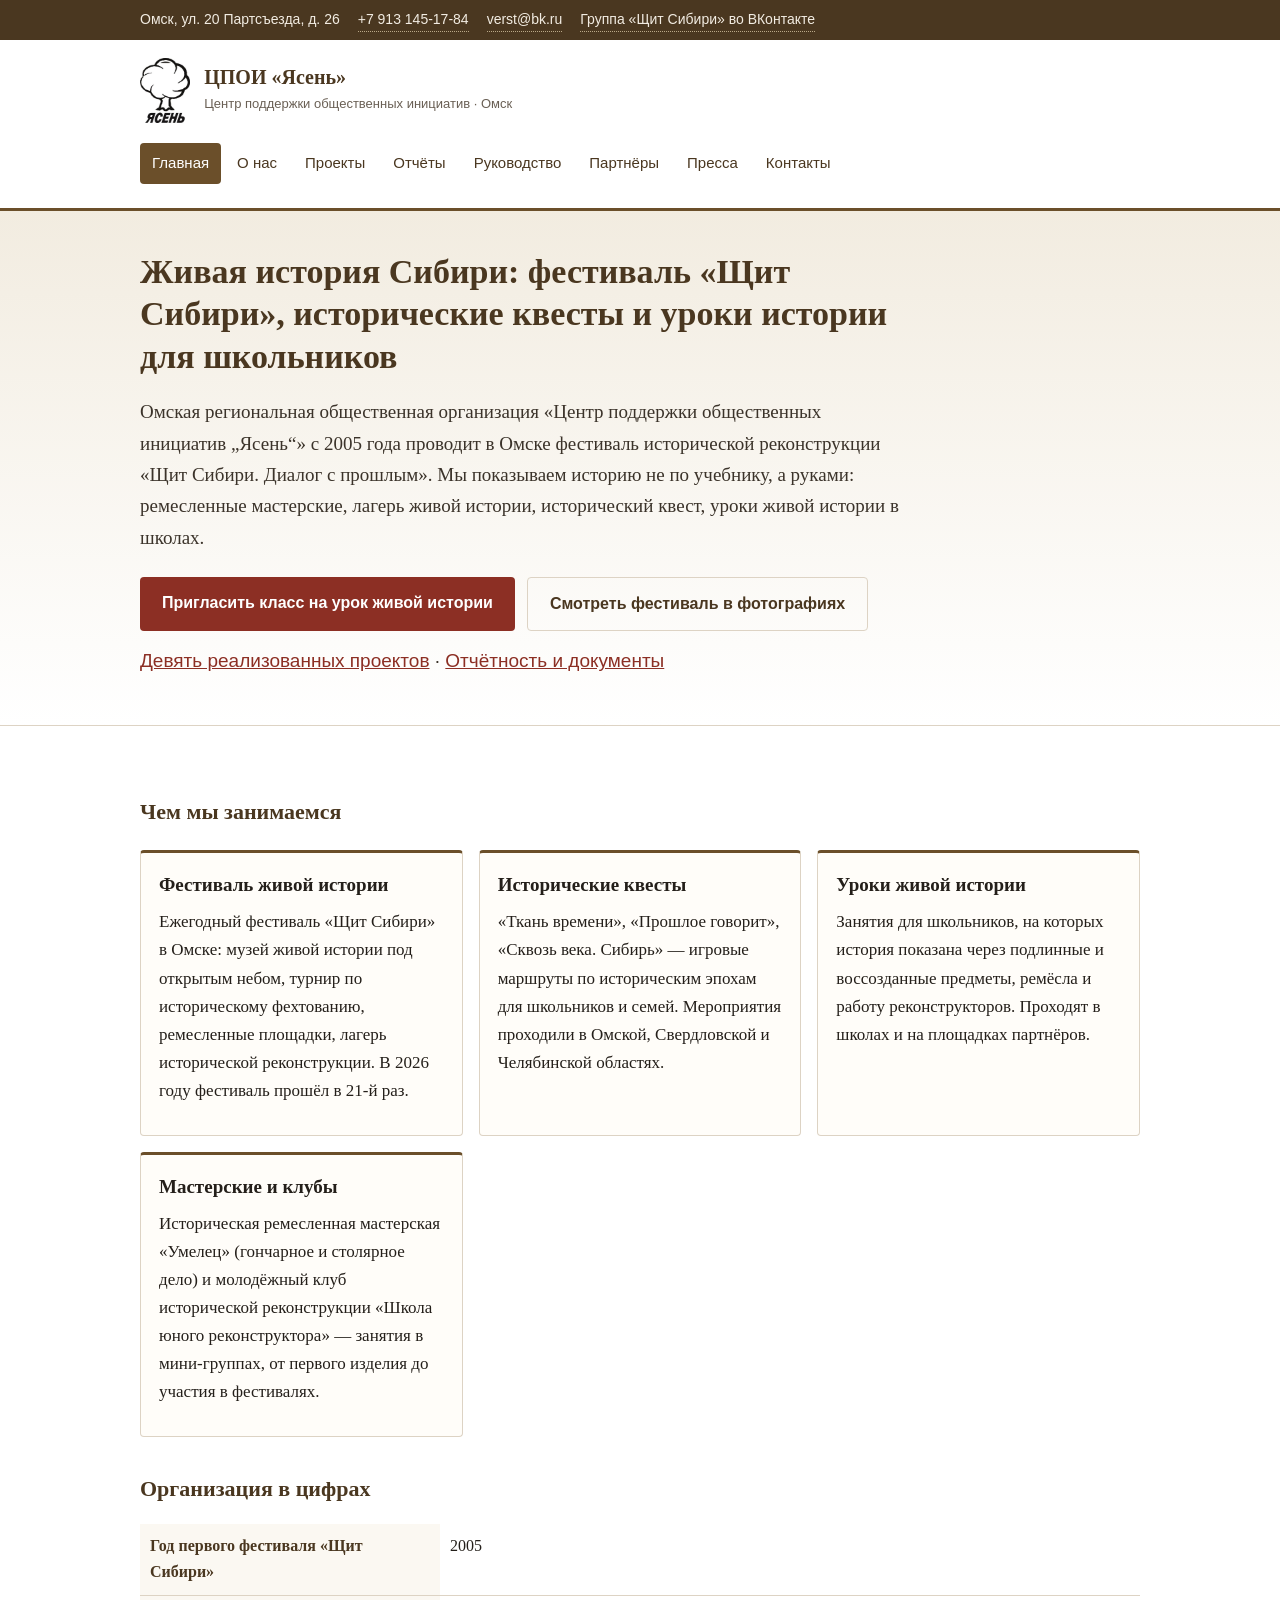
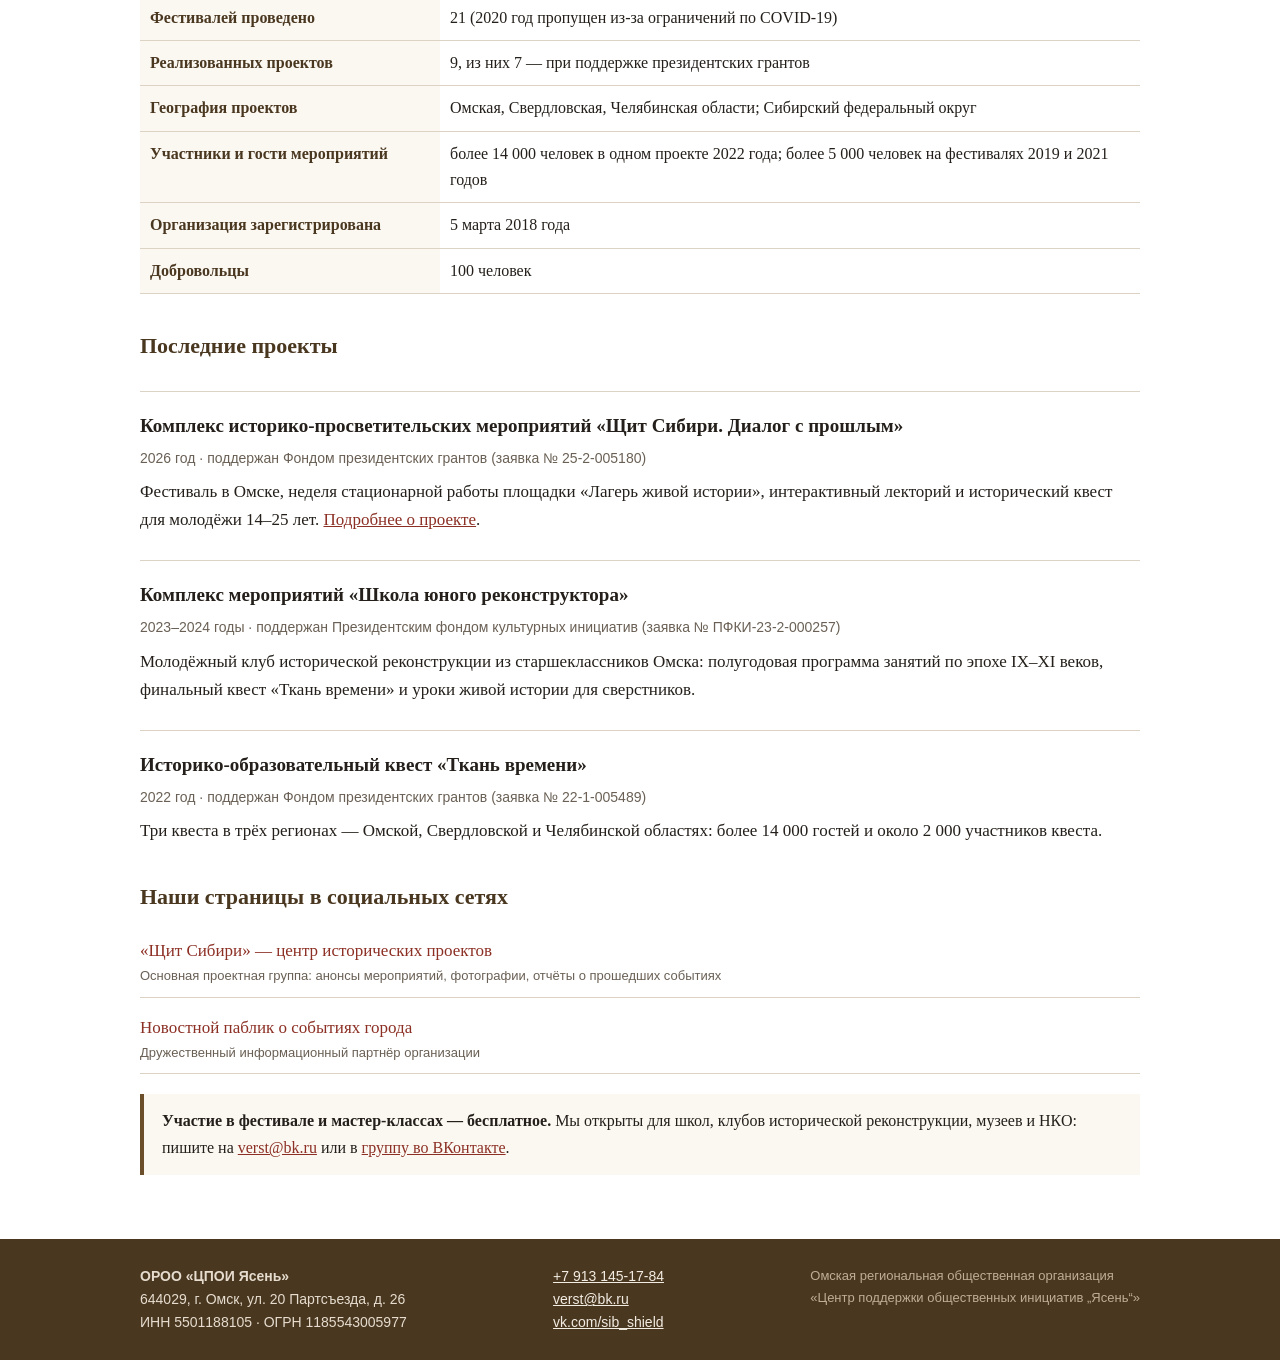
==== index.html @ 9ddde7d8 "Переработанная версия сайта: отчёты без обещаний, рабочая ссылка ФПГ, главное действие на первом экр" ====
<!DOCTYPE html>
<html lang="ru">
<head>
<meta charset="utf-8">
<meta name="viewport" content="width=device-width, initial-scale=1">
<title>ОРОО «ЦПОИ Ясень» — Центр поддержки общественных инициатив, Омск</title>
<meta name="description" content="Омская региональная общественная организация «Центр поддержки общественных инициатив Ясень»: фестиваль живой истории «Щит Сибири», исторические квесты, уроки живой истории и ремесленные мастерские в Омске с 2005 года.">
<link rel="canonical" href="https://jasen55.ru/">
<meta property="og:locale" content="ru_RU">
<meta property="og:site_name" content="ОРОО «ЦПОИ Ясень»">
<meta property="og:type" content="website">
<meta property="og:url" content="https://jasen55.ru/">
<meta property="og:title" content="ОРОО «ЦПОИ Ясень» — Центр поддержки общественных инициатив, Омск">
<meta property="og:description" content="Омская региональная общественная организация «Центр поддержки общественных инициатив Ясень»: фестиваль живой истории «Щит Сибири», исторические квесты, уроки живой истории и ремесленные мастерские в Омске с 2005 года.">
<meta property="og:image" content="https://jasen55.ru/img/fest-1.jpg">
<meta property="og:image:alt" content="Фестиваль «Щит Сибири» в Омске">
<link rel="stylesheet" href="style.css">
</head>
<body>
<a class="skip" href="#content">Перейти к содержанию</a>

<div class="top">
  <div class="wrap">
    <span>Омск, ул. 20 Партсъезда, д. 26</span>
    <a href="tel:+79131451784">+7 913 145-17-84</a>
    <a href="mailto:verst@bk.ru">verst@bk.ru</a>
    <a href="https://vk.com/sib_shield">Группа «Щит Сибири» во ВКонтакте</a>
  </div>
</div>

<header class="site">
  <div class="wrap">
    <div class="brand">
      <img class="mark" src="img/logo.jpg" alt="Логотип ОРОО «ЦПОИ Ясень»" width="50" height="65">
      <div>
        <b>ЦПОИ «Ясень»</b>
        <span>Центр поддержки общественных инициатив · Омск</span>
      </div>
    </div>
    <nav class="main">
      <ul>
        <li><a href="index.html" aria-current="page">Главная</a></li>
        <li><a href="o-nas.html">О нас</a></li>
        <li><a href="proekty.html">Проекты</a></li>
        <li><a href="otchety.html">Отчёты</a></li>
        <li><a href="upravlenie.html">Руководство</a></li>
        <li><a href="partnery.html">Партнёры</a></li>
        <li><a href="pressa.html">Пресса</a></li>
        <li><a href="kontakty.html">Контакты</a></li>
      </ul>
    </nav>
  </div>
</header>

<section class="hero">
  <div class="wrap">
    <h1>Живая история Сибири: фестиваль «Щит Сибири», исторические квесты и уроки истории для школьников</h1>
    <p class="lead">Омская региональная общественная организация «Центр поддержки общественных инициатив „Ясень“» с 2005 года проводит в Омске фестиваль исторической реконструкции «Щит Сибири. Диалог с прошлым». Мы показываем историю не по учебнику, а руками: ремесленные мастерские, лагерь живой истории, исторический квест, уроки живой истории в школах.</p>
    <p class="hero-actions">
      <a class="btn" href="mailto:verst@bk.ru?subject=Приглашение на урок живой истории">Пригласить класс на урок живой истории</a>
      <a class="btn btn-quiet" href="https://vk.com/sib_shield">Смотреть фестиваль в фотографиях</a>
    </p>
    <p class="hero-links"><a href="proekty.html">Девять реализованных проектов</a> · <a href="otchety.html">Отчётность и документы</a></p>
  </div>
</section>

<main id="content">
  <div class="wrap">

    <h2>Чем мы занимаемся</h2>
    <div class="cards">
      <div class="card">
        <h3>Фестиваль живой истории</h3>
        <p>Ежегодный фестиваль «Щит Сибири» в Омске: музей живой истории под открытым небом, турнир по историческому фехтованию, ремесленные площадки, лагерь исторической реконструкции. В 2026 году фестиваль прошёл в 21-й раз.</p>
      </div>
      <div class="card">
        <h3>Исторические квесты</h3>
        <p>«Ткань времени», «Прошлое говорит», «Сквозь века. Сибирь» — игровые маршруты по историческим эпохам для школьников и семей. Мероприятия проходили в Омской, Свердловской и Челябинской областях.</p>
      </div>
      <div class="card">
        <h3>Уроки живой истории</h3>
        <p>Занятия для школьников, на которых история показана через подлинные и воссозданные предметы, ремёсла и работу реконструкторов. Проходят в школах и на площадках партнёров.</p>
      </div>
      <div class="card">
        <h3>Мастерские и клубы</h3>
        <p>Историческая ремесленная мастерская «Умелец» (гончарное и столярное дело) и молодёжный клуб исторической реконструкции «Школа юного реконструктора» — занятия в мини-группах, от первого изделия до участия в фестивалях.</p>
      </div>
    </div>

    <h2>Организация в цифрах</h2>
    <table class="facts">
      <tr><th scope="row">Год первого фестиваля «Щит Сибири»</th><td>2005</td></tr>
      <tr><th scope="row">Фестивалей проведено</th><td>21 (2020 год пропущен из-за ограничений по COVID-19)</td></tr>
      <tr><th scope="row">Реализованных проектов</th><td>9, из них 7 — при поддержке президентских грантов</td></tr>
      <tr><th scope="row">География проектов</th><td>Омская, Свердловская, Челябинская области; Сибирский федеральный округ</td></tr>
      <tr><th scope="row">Участники и гости мероприятий</th><td>более 14 000 человек в одном проекте 2022 года; более 5 000 человек на фестивалях 2019 и 2021 годов</td></tr>
      <tr><th scope="row">Организация зарегистрирована</th><td>5 марта 2018 года</td></tr>
      <tr><th scope="row">Добровольцы</th><td>100 человек</td></tr>
    </table>

    <h2>Последние проекты</h2>

    <div class="project">
      <h3>Комплекс историко-просветительских мероприятий «Щит Сибири. Диалог с прошлым»</h3>
      <div class="meta">2026 год · поддержан Фондом президентских грантов (заявка № 25-2-005180)</div>
      <p>Фестиваль в Омске, неделя стационарной работы площадки «Лагерь живой истории», интерактивный лекторий и исторический квест для молодёжи 14–25 лет. <a href="proekty.html">Подробнее о проекте</a>.</p>
    </div>

    <div class="project">
      <h3>Комплекс мероприятий «Школа юного реконструктора»</h3>
      <div class="meta">2023–2024 годы · поддержан Президентским фондом культурных инициатив (заявка № ПФКИ-23-2-000257)</div>
      <p>Молодёжный клуб исторической реконструкции из старшеклассников Омска: полугодовая программа занятий по эпохе IX–XI веков, финальный квест «Ткань времени» и уроки живой истории для сверстников.</p>
    </div>

    <div class="project">
      <h3>Историко-образовательный квест «Ткань времени»</h3>
      <div class="meta">2022 год · поддержан Фондом президентских грантов (заявка № 22-1-005489)</div>
      <p>Три квеста в трёх регионах — Омской, Свердловской и Челябинской областях: более 14 000 гостей и около 2 000 участников квеста.</p>
    </div>

    <h2>Наши страницы в социальных сетях</h2>
    <ul class="links">
      <li><a href="https://vk.com/sib_shield">«Щит Сибири» — центр исторических проектов</a><span class="src">Основная проектная группа: анонсы мероприятий, фотографии, отчёты о прошедших событиях</span></li>
      <li><a href="https://vk.com/hobbyomsk">Новостной паблик о событиях города</a><span class="src">Дружественный информационный партнёр организации</span></li>
    </ul>

    <div class="note">
      <b>Участие в фестивале и мастер-классах — бесплатное.</b> Мы открыты для школ, клубов исторической реконструкции, музеев и НКО: пишите на <a href="mailto:verst@bk.ru">verst@bk.ru</a> или в <a href="https://vk.com/sib_shield">группу во ВКонтакте</a>.
    </div>

  </div>
</main>

<footer class="site">
  <div class="wrap">
    <div>
      <b>ОРОО «ЦПОИ Ясень»</b><br>
      644029, г. Омск, ул. 20 Партсъезда, д. 26<br>
      ИНН 5501188105 · ОГРН 1185543005977
    </div>
    <div>
      <a href="tel:+79131451784">+7 913 145-17-84</a><br>
      <a href="mailto:verst@bk.ru">verst@bk.ru</a><br>
      <a href="https://vk.com/sib_shield">vk.com/sib_shield</a>
    </div>
    <div class="small">
      Омская региональная общественная организация<br>
      «Центр поддержки общественных инициатив „Ясень“»
    </div>
  </div>
</footer>

</body>
</html>
---- style.css ----
/* ОРОО «ЦПОИ Ясень» — сайт организации. Без внешних библиотек и шрифтов. */

:root {
  --ink: #241f1a;
  --muted: #6a6055;
  --paper: #ffffff;
  --sand: #f6f2ea;
  --line: #ddd3c4;
  --brown: #6b4f2a;
  --brown-dark: #4a3720;
  --accent: #8c2f24;
}

* { box-sizing: border-box; }

html { scroll-behavior: smooth; }

body {
  margin: 0;
  font-family: "PT Serif", Georgia, "Times New Roman", serif;
  font-size: 17px;
  line-height: 1.65;
  color: var(--ink);
  background: var(--sand);
}

img { max-width: 100%; height: auto; display: block; }

a { color: var(--accent); }

.wrap { max-width: 1040px; margin: 0 auto; padding: 0 20px; }

/* шапка */
.top {
  background: var(--brown-dark);
  color: #f2ece2;
  font-family: "Segoe UI", Tahoma, sans-serif;
  font-size: 14px;
}
.top .wrap { display: flex; flex-wrap: wrap; gap: 6px 18px; padding: 8px 20px; }
.top a { color: #f2ece2; text-decoration: none; border-bottom: 1px dotted #b9a888; }

header.site {
  background: var(--paper);
  border-bottom: 3px solid var(--brown);
}
header.site .wrap {
  display: flex;
  align-items: center;
  justify-content: space-between;
  gap: 20px;
  padding: 18px 20px;
  flex-wrap: wrap;
}
.brand { display: flex; align-items: center; gap: 14px; }
.brand .mark {
  width: auto; height: 65px; flex: 0 0 auto;
  display: block;
}
.brand b {
  display: block; font-size: 20px; line-height: 1.2; color: var(--brown-dark);
}
.brand span { font-family: "Segoe UI", Tahoma, sans-serif; font-size: 13px; color: var(--muted); }

nav.main { font-family: "Segoe UI", Tahoma, sans-serif; }
nav.main ul { list-style: none; display: flex; flex-wrap: wrap; gap: 4px; margin: 0; padding: 0; }
nav.main a {
  display: block; padding: 8px 12px; text-decoration: none;
  color: var(--brown-dark); border-radius: 4px; font-size: 15px;
}
nav.main a:hover { background: var(--sand); }
nav.main a[aria-current="page"] { background: var(--brown); color: #fff; }

/* содержимое */
main { background: var(--paper); }
main .wrap { padding: 34px 20px 44px; }

h1 { font-size: 30px; line-height: 1.25; margin: 0 0 18px; color: var(--brown-dark); }
h2 { font-size: 22px; margin: 34px 0 12px; color: var(--brown-dark); }
h3 { font-size: 19px; margin: 24px 0 8px; }
p { margin: 0 0 14px; }
ul, ol { margin: 0 0 16px; padding-left: 22px; }
li { margin-bottom: 6px; }
.lead { font-size: 19px; color: #3b332a; }

/* первый экран */
.hero {
  background: linear-gradient(180deg, #f2ece0 0%, #ffffff 100%);
  border-bottom: 1px solid var(--line);
}
.hero .wrap { padding: 40px 20px 34px; }
.hero h1 { font-size: 34px; max-width: 780px; }
.hero p { max-width: 760px; font-size: 19px; color: #3b332a; }

/* карточки */
.cards { display: grid; grid-template-columns: repeat(auto-fit, minmax(240px, 1fr)); gap: 16px; margin: 20px 0 8px; }
.card {
  border: 1px solid var(--line);
  border-top: 3px solid var(--brown);
  border-radius: 4px;
  padding: 16px 18px;
  background: #fffdf9;
}
.card h3 { margin-top: 0; }
.card .num { font-family: "Segoe UI", Tahoma, sans-serif; font-size: 26px; color: var(--accent); font-weight: 700; }

/* таблица фактов */
.facts { width: 100%; border-collapse: collapse; margin: 16px 0 22px; font-size: 16px; }
.facts th, .facts td { text-align: left; padding: 9px 10px; border-bottom: 1px solid var(--line); vertical-align: top; }
.facts th { width: 300px; font-weight: 600; color: var(--brown-dark); background: #fbf8f2; }

/* проекты */
.project { border-top: 1px solid var(--line); padding-top: 18px; margin-top: 26px; }
.project .meta { font-family: "Segoe UI", Tahoma, sans-serif; font-size: 14px; color: var(--muted); margin-bottom: 8px; }
.project h3 { margin: 0 0 6px; }

/* ссылки-списки */
.links { list-style: none; padding: 0; }
.links li { padding: 10px 0; border-bottom: 1px solid var(--line); }
.links a { text-decoration: none; }
.links a:hover { text-decoration: underline; }
.links .src { font-family: "Segoe UI", Tahoma, sans-serif; font-size: 13px; color: var(--muted); display: block; }

/* галерея */
.gallery { display: grid; grid-template-columns: repeat(auto-fit, minmax(220px, 1fr)); gap: 12px; margin: 18px 0; }
.gallery figure { margin: 0; }
.gallery img { border-radius: 4px; }
.gallery figcaption { font-family: "Segoe UI", Tahoma, sans-serif; font-size: 13px; color: var(--muted); padding-top: 6px; }

/* плашка-заглушка, если фото ещё не добавлено */
.slot {
  border: 2px dashed var(--line);
  border-radius: 4px;
  min-height: 160px;
  display: flex; align-items: center; justify-content: center;
  color: var(--muted);
  font-family: "Segoe UI", Tahoma, sans-serif; font-size: 14px;
  text-align: center; padding: 14px;
  background: #fbf8f2;
}

/* выделение */
.note {
  background: #fbf8f2;
  border-left: 4px solid var(--brown);
  padding: 14px 18px;
  margin: 20px 0;
  font-size: 16px;
}

/* подвал */
footer.site {
  background: var(--brown-dark);
  color: #e6ddcf;
  font-family: "Segoe UI", Tahoma, sans-serif;
  font-size: 14px;
}
footer.site .wrap { padding: 26px 20px; display: flex; flex-wrap: wrap; gap: 18px; justify-content: space-between; }
footer.site a { color: #f2ece2; }
footer.site .small { color: #bfae95; font-size: 13px; }

@media (max-width: 700px) {
  body { font-size: 16px; }
  h1 { font-size: 25px; }
  .hero h1 { font-size: 27px; }
  .facts th { width: auto; display: block; border-bottom: none; padding-bottom: 2px; }
  .facts td { display: block; padding-top: 0; }
}

/* ── переработка 12.10.2026 ─────────────────────────────────────────── */

/* ссылка «к содержанию»: видна только при навигации с клавиатуры */
.skip {
  position: absolute; left: -9999px; top: 0; z-index: 20;
  background: var(--paper); color: var(--brown-dark);
  padding: 10px 16px; font-family: "Segoe UI", Tahoma, sans-serif;
}
.skip:focus { left: 8px; top: 8px; outline: 3px solid var(--accent); }

/* видимый фокус для клавиатуры */
a:focus-visible { outline: 3px solid var(--accent); outline-offset: 2px; }
.top a:focus-visible, footer.site a:focus-visible { outline-color: #f2ece2; }
nav.main a:focus-visible { outline-offset: 0; }

/* главное действие на первом экране */
.hero-actions { display: flex; flex-wrap: wrap; gap: 12px; margin: 24px 0 14px; }
.btn {
  display: inline-block; padding: 13px 22px; border-radius: 4px;
  background: var(--accent); color: #fff; text-decoration: none;
  font-family: "Segoe UI", Tahoma, sans-serif; font-size: 16px; font-weight: 600;
}
.btn:hover { background: #74261d; }
.btn-quiet { background: transparent; color: var(--brown-dark); border: 1px solid var(--line); }
.btn-quiet:hover { background: var(--sand); }
.hero-links { font-family: "Segoe UI", Tahoma, sans-serif; font-size: 15px; }

/* движение — только если пользователь не просил его отключить */
@media (prefers-reduced-motion: reduce) {
  html { scroll-behavior: auto; }
  *, *::before, *::after { animation-duration: .001ms !important; transition-duration: .001ms !important; }
}
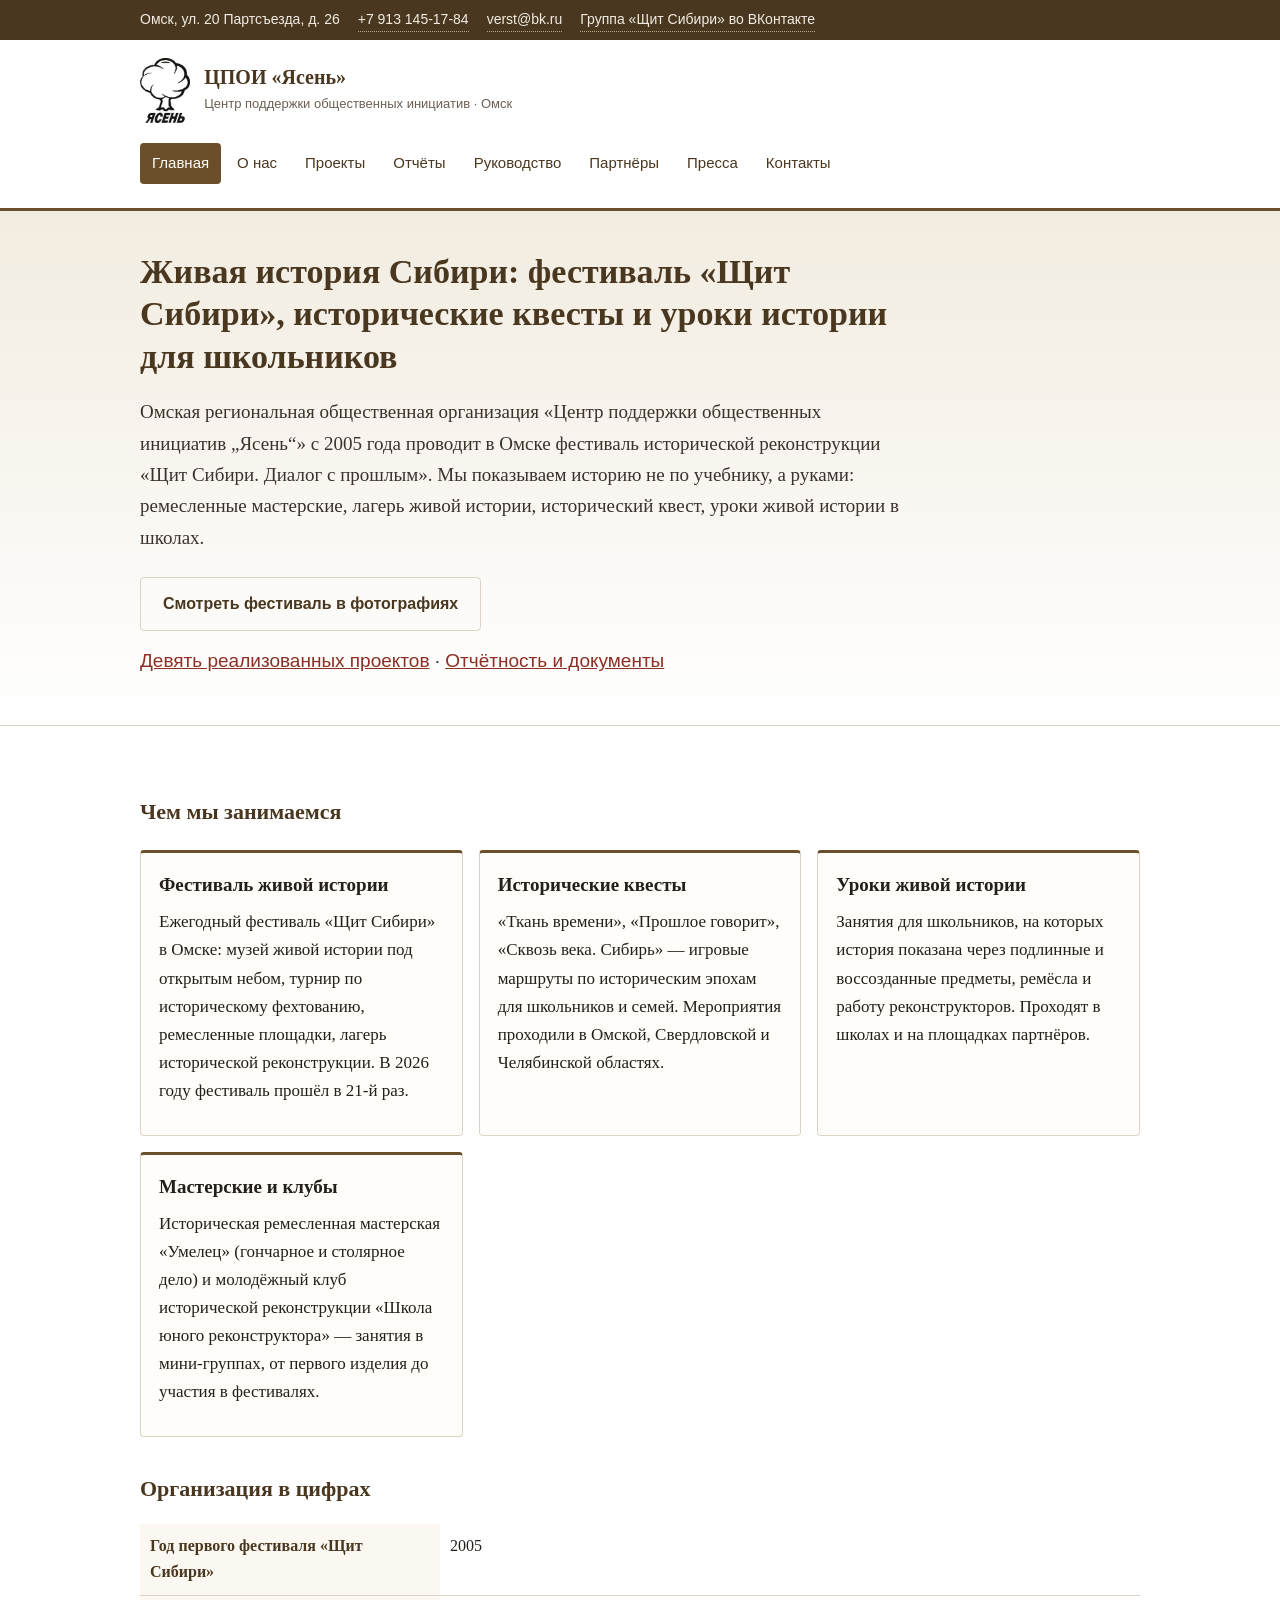
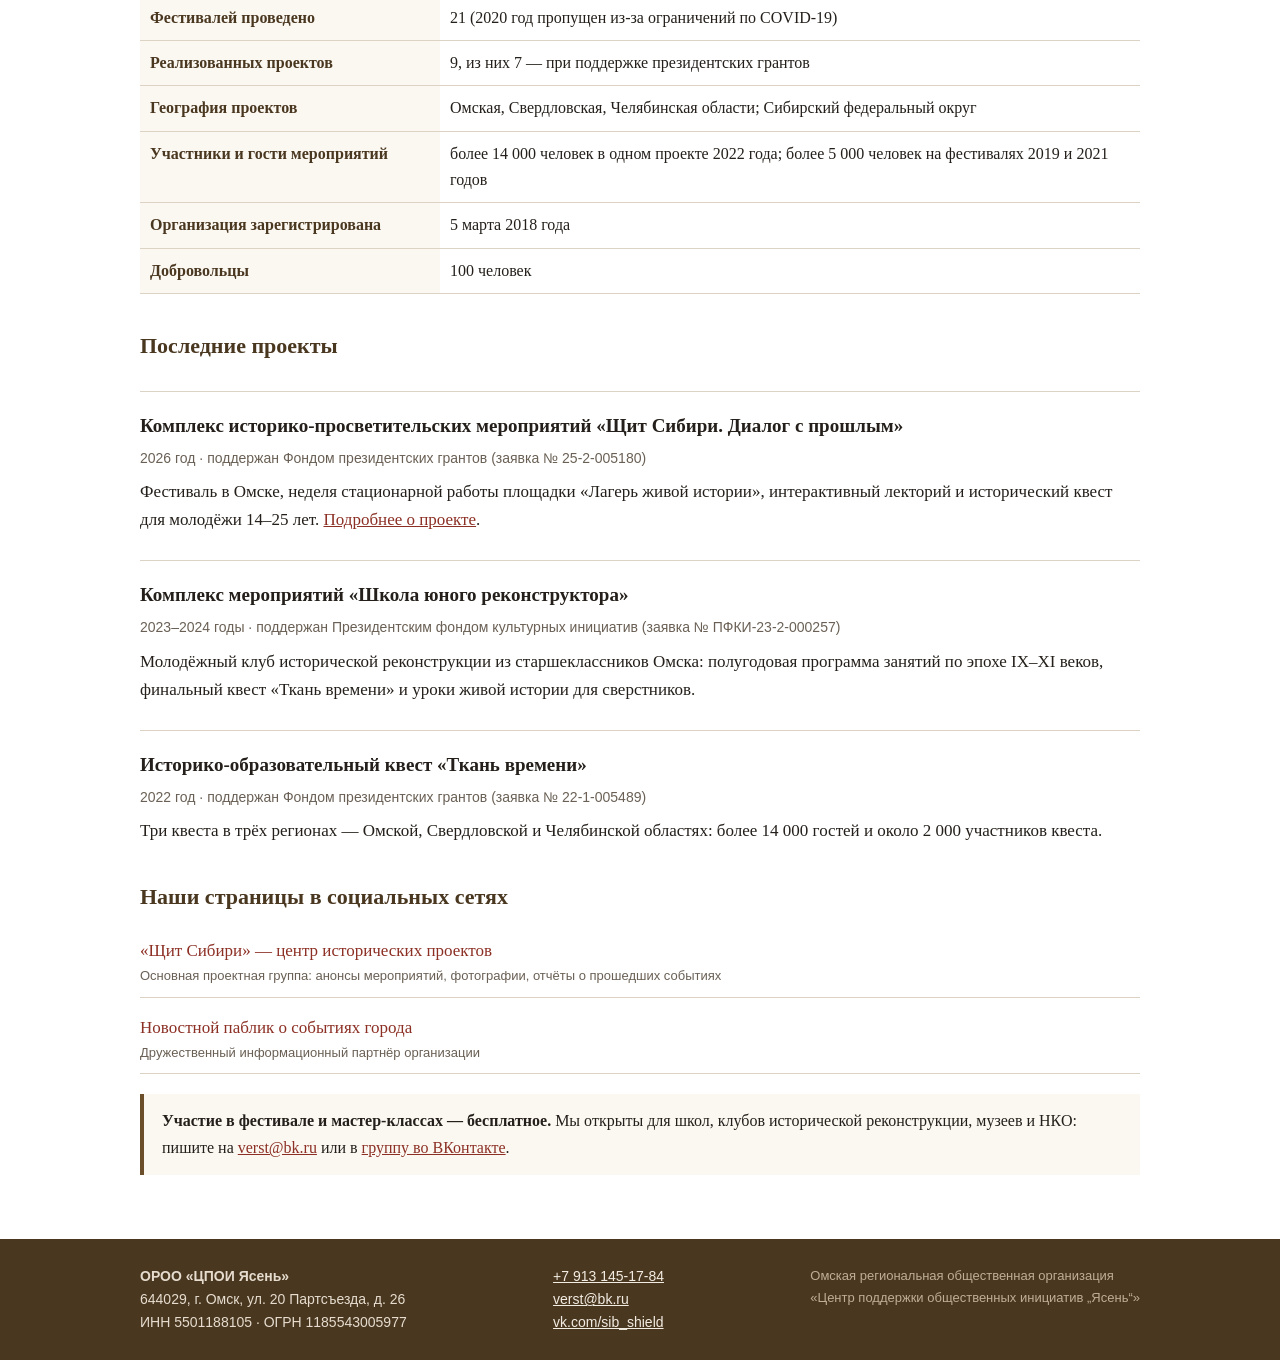
==== commit 4f555d84: "Убрана кнопка-приглашение для школ по решению Алексея; в первом экране осталось действие «Смотреть ф" ====
--- a/index.html
+++ b/index.html
@@ -57,7 +57,6 @@
     <h1>Живая история Сибири: фестиваль «Щит Сибири», исторические квесты и уроки истории для школьников</h1>
     <p class="lead">Омская региональная общественная организация «Центр поддержки общественных инициатив „Ясень“» с 2005 года проводит в Омске фестиваль исторической реконструкции «Щит Сибири. Диалог с прошлым». Мы показываем историю не по учебнику, а руками: ремесленные мастерские, лагерь живой истории, исторический квест, уроки живой истории в школах.</p>
     <p class="hero-actions">
-      <a class="btn" href="mailto:verst@bk.ru?subject=Приглашение на урок живой истории">Пригласить класс на урок живой истории</a>
       <a class="btn btn-quiet" href="https://vk.com/sib_shield">Смотреть фестиваль в фотографиях</a>
     </p>
     <p class="hero-links"><a href="proekty.html">Девять реализованных проектов</a> · <a href="otchety.html">Отчётность и документы</a></p>
